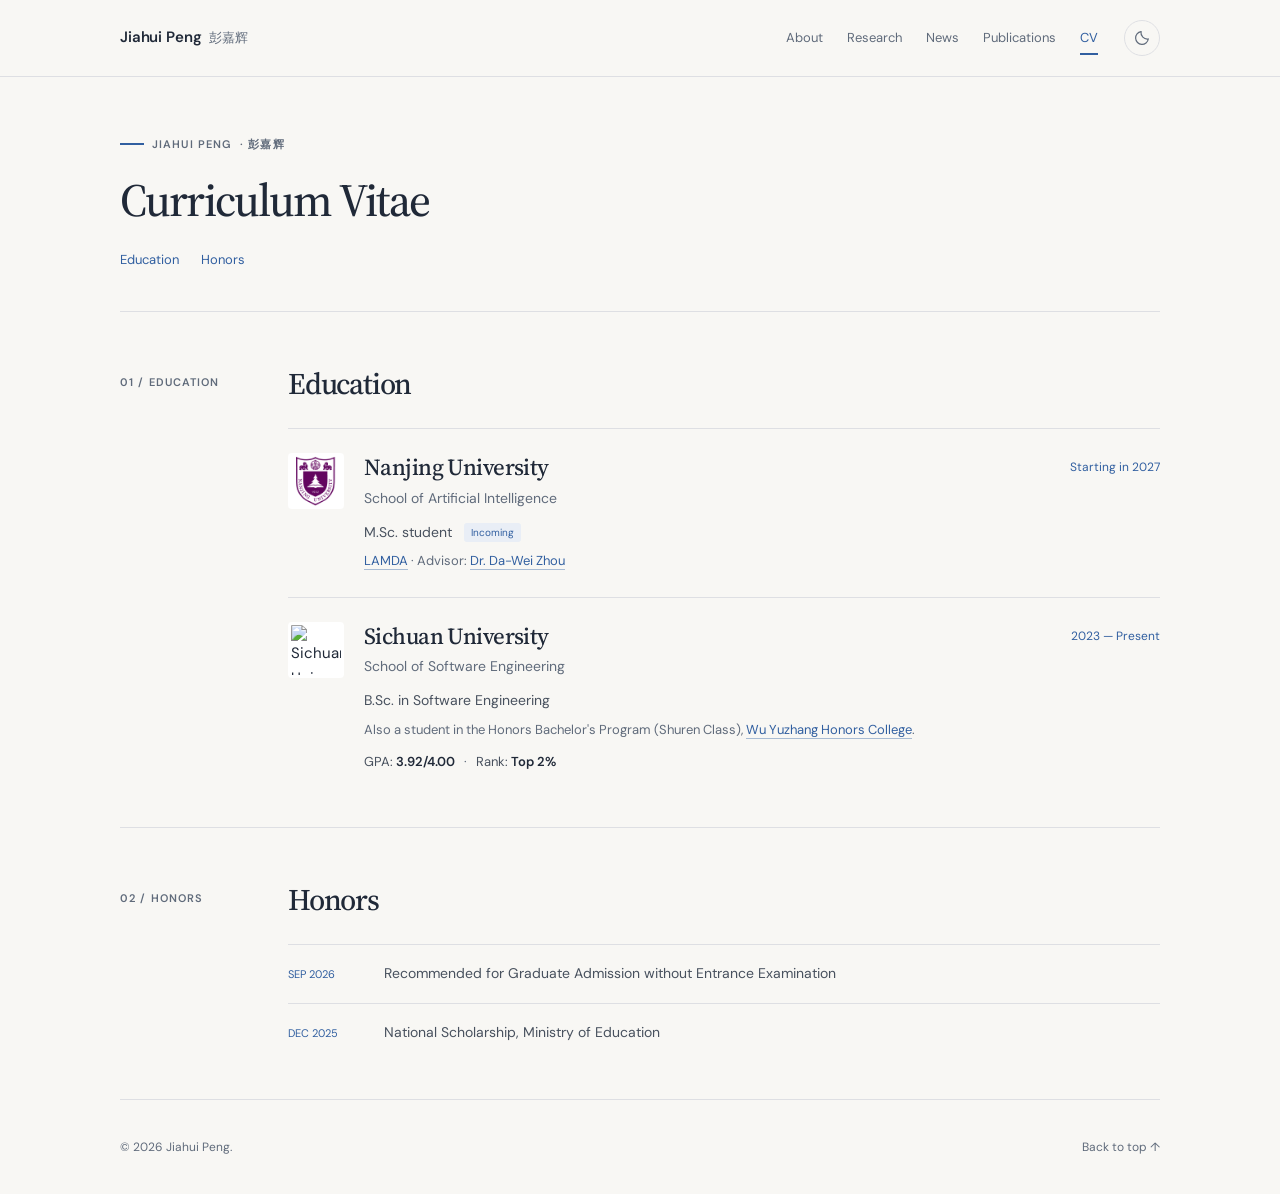
==== cv.html @ 01989652 "Create academic homepage and CV" ====
<!doctype html>
<html lang="en">
<head>
  <meta charset="utf-8" />
  <meta name="viewport" content="width=device-width, initial-scale=1" />
  <meta name="description" content="Jiahui Peng — education and honors." />
  <meta name="theme-color" content="#f8f7f4" />
  <meta property="og:title" content="CV | Jiahui Peng" />
  <meta property="og:description" content="Education and honors of Jiahui Peng." />
  <meta property="og:type" content="website" />
  <meta property="og:url" content="https://jh-peng.github.io/cv.html" />
  <link rel="canonical" href="https://jh-peng.github.io/cv.html" />
  <title>CV | Jiahui Peng · 彭嘉辉</title>
  <link rel="icon" href="assets/favicon.svg" type="image/svg+xml" />
  <link rel="preconnect" href="https://fonts.googleapis.com" />
  <link rel="preconnect" href="https://fonts.gstatic.com" crossorigin />
  <link href="https://fonts.googleapis.com/css2?family=DM+Sans:wght@400;500;600;700&family=Source+Serif+4:opsz,wght@8..60,500;8..60,600&display=swap" rel="stylesheet" />
  <link rel="stylesheet" href="style.css" />
  <script src="script.js"></script>
</head>
<body>
  <a class="skip-link" href="#top">Skip to content</a>
  <header class="site-header">
    <div class="nav-wrap">
      <a class="brand" href="index.html" aria-label="Jiahui Peng home">
        <span>Jiahui Peng <span class="brand-cn">彭嘉辉</span></span>
      </a>
      <button class="theme-toggle" type="button" aria-label="Switch to dark mode" aria-pressed="false" hidden>
        <svg class="icon-moon" viewBox="0 0 24 24" fill="none" stroke="currentColor" stroke-width="1.6" aria-hidden="true"><path d="M20.4 13.3A8.5 8.5 0 0 1 10.7 3.6a8.5 8.5 0 1 0 9.7 9.7Z" /></svg>
        <svg class="icon-sun" viewBox="0 0 24 24" fill="none" stroke="currentColor" stroke-width="1.6" aria-hidden="true"><circle cx="12" cy="12" r="4"/><path d="M12 2v2m0 16v2M2 12h2m16 0h2M4.9 4.9l1.4 1.4m11.4 11.4 1.4 1.4m0-14.2-1.4 1.4M6.3 17.7l-1.4 1.4"/></svg>
      </button>
      <nav class="nav" aria-label="Primary navigation">
        <a href="index.html#about">About</a>
        <a href="index.html#research">Research</a>
        <a href="index.html#news">News</a>
        <a href="index.html#publications">Publications</a>
        <a href="cv.html" aria-current="page">CV</a>
      </nav>
    </div>
  </header>

  <main id="top" class="cv-page" tabindex="-1">
    <header class="cv-header shell">
      <p class="eyebrow">Jiahui Peng <span lang="zh">· 彭嘉辉</span></p>
      <h1>Curriculum Vitae</h1>
      <nav class="cv-toc" aria-label="CV sections">
        <a href="#education">Education</a>
        <a href="#honors">Honors</a>
      </nav>
    </header>

    <section id="education" class="section shell">
      <div class="section-kicker">01 / Education</div>
      <div class="section-body">
        <h2>Education</h2>
        <div class="cv-entries">
          <article class="cv-entry">
            <img class="cv-logo" src="assets/nju-logo.png" alt="Nanjing University emblem" width="56" height="56">
            <div class="cv-entry-copy">
              <h3>Nanjing University</h3>
              <p class="cv-school">School of Artificial Intelligence</p>
              <p class="cv-degree">M.Sc. student <span class="cv-status">Incoming</span></p>
              <p class="cv-detail"><a href="https://www.lamda.nju.edu.cn/" target="_blank" rel="noreferrer">LAMDA</a> · Advisor: <a href="https://www.lamda.nju.edu.cn/zhoudw/" target="_blank" rel="noreferrer">Dr. Da-Wei Zhou</a></p>
            </div>
            <p class="cv-date">Starting in <time datetime="2027">2027</time></p>
          </article>
          <article class="cv-entry">
            <img class="cv-logo" src="assets/scu-logo.jpg" alt="Sichuan University emblem" width="56" height="56">
            <div class="cv-entry-copy">
              <h3>Sichuan University</h3>
              <p class="cv-school">School of Software Engineering</p>
              <p class="cv-degree">B.Sc. in Software Engineering</p>
              <p class="cv-detail">Also a student in the Honors Bachelor's Program (Shuren Class), <a href="https://www.scu.edu.cn/wyzxy/" target="_blank" rel="noreferrer">Wu Yuzhang Honors College</a>.</p>
              <p class="cv-academic">GPA: <strong>3.92/4.00</strong> <span aria-hidden="true">·</span> Rank: <strong>Top 2%</strong></p>
            </div>
            <p class="cv-date"><time datetime="2023">2023</time> — Present</p>
          </article>
        </div>
      </div>
    </section>

    <section id="honors" class="section shell">
      <div class="section-kicker">02 / Honors</div>
      <div class="section-body">
        <h2>Honors</h2>
        <div class="cv-honors">
          <article class="cv-honor">
            <time datetime="2026-09">Sep 2026</time>
            <p>Recommended for Graduate Admission without Entrance Examination</p>
          </article>
          <article class="cv-honor">
            <time datetime="2025-12">Dec 2025</time>
            <p>National Scholarship, Ministry of Education</p>
          </article>
        </div>
      </div>
    </section>
  </main>

  <footer class="site-footer shell">
    <p>© <span id="year"></span> Jiahui Peng.</p>
    <a class="back-to-top" href="#top">Back to top ↑</a>
  </footer>
</body>
</html>
---- style.css ----
:root {
  color-scheme: light;
  --bg: #f8f7f4;
  --surface: #eeeff3;
  --ink: #202938;
  --body: #48515e;
  --muted: #606b7b;
  --line: #dedfe3;
  --accent: #315fa0;
  --accent-soft: #e9eef6;
  --portrait-border: #fff;
  --serif: "Source Serif 4", Georgia, serif;
  --sans: "DM Sans", -apple-system, BlinkMacSystemFont, "Segoe UI", sans-serif;
  --max: 1040px;
}

:root[data-theme="dark"] {
  color-scheme: dark;
  --bg: #171b24;
  --surface: #202736;
  --ink: #e8ebf2;
  --body: #bdc5d2;
  --muted: #a0adbf;
  --line: #333d4d;
  --accent: #9ebff2;
  --accent-soft: #24334a;
  --portrait-border: #333d4d;
}

* { box-sizing: border-box; }
html { scroll-behavior: auto; scroll-padding-top: 100px; }
body {
  margin: 0;
  background: var(--bg);
  color: var(--ink);
  font-family: var(--sans);
  font-size: 15px;
  line-height: 1.7;
  -webkit-font-smoothing: antialiased;
}
a { color: var(--accent); text-decoration-color: color-mix(in srgb, var(--accent) 40%, transparent); text-underline-offset: 4px; }
a:hover { text-decoration-color: var(--accent); }
button { font: inherit; }
[hidden] { display: none !important; }
.shell { width: min(calc(100% - 64px), var(--max)); margin: 0 auto; }
.skip-link { position: fixed; left: 20px; top: -100px; z-index: 50; padding: 10px 16px; background: var(--bg); border: 1px solid var(--accent); }
.skip-link:focus { top: 12px; }

.site-header {
  position: sticky;
  top: 0;
  z-index: 20;
  background: color-mix(in srgb, var(--bg) 94%, transparent);
  backdrop-filter: blur(16px);
  border-bottom: 1px solid var(--line);
}
.nav-wrap {
  width: min(calc(100% - 64px), var(--max));
  min-height: 76px;
  margin: 0 auto;
  display: flex;
  align-items: center;
  gap: 26px;
}
.brand { display: inline-flex; align-items: center; gap: 11px; color: var(--ink); text-decoration: none; font-weight: 600; letter-spacing: -.01em; margin-right: auto; }
.brand-cn { color: var(--muted); font-size: 13px; font-weight: 500; margin-left: 4px; }
.nav { display: flex; gap: 24px; font-size: 13px; order: 1; }
.nav a { position: relative; text-decoration: none; color: var(--muted); padding: 8px 0; }
.nav a:hover, .nav a[aria-current] { color: var(--accent); }
.nav a[aria-current]::after { content: ""; position: absolute; bottom: 2px; left: 0; right: 0; height: 2px; background: var(--accent); }
.theme-toggle { order: 2; width: 36px; height: 36px; display: grid; place-items: center; flex-shrink: 0; border: 1px solid var(--line); border-radius: 50%; color: var(--muted); background: transparent; cursor: pointer; }
.theme-toggle:hover { color: var(--accent); background: var(--accent-soft); }
.theme-toggle svg { width: 18px; height: 18px; }
.icon-sun, [data-theme="dark"] .icon-moon { display: none; }
[data-theme="dark"] .icon-sun { display: block; }

.hero {
  padding: 70px 0 60px;
  display: grid;
  grid-template-columns: minmax(0, 1fr) 264px;
  gap: clamp(40px, 7vw, 92px);
  align-items: center;
  border-bottom: 1px solid var(--line);
}
.eyebrow, .section-kicker, .pub-venue, .identity-role { font-size: 11px; font-weight: 600; letter-spacing: .1em; text-transform: uppercase; color: var(--muted); }
.eyebrow { display: flex; align-items: center; gap: 10px; margin: 0 0 22px; }
.eyebrow::before { content: ""; width: 24px; height: 2px; background: var(--accent); flex-shrink: 0; }
.hero h1, .section-body h2 { font-family: var(--serif); font-weight: 500; letter-spacing: -.04em; }
.hero h1 { margin: 0 0 26px; font-size: clamp(40px, 5vw, 54px); line-height: 1.12; }
.hero h1 span { display: block; color: var(--muted); font-size: 22px; letter-spacing: .1em; margin-top: 12px; font-family: var(--sans); font-weight: 400; }
.hero-lede { margin: 0; font-size: 17px; line-height: 1.8; color: var(--body); }
.hero-lede a { text-decoration: none; }
.interest-tags { display: flex; flex-wrap: wrap; gap: 8px; padding: 0; margin: 22px 0 0; list-style: none; }
.interest-tags li { padding: 4px 10px; color: var(--accent); background: var(--accent-soft); border-radius: 4px; font-size: 12px; font-weight: 500; }
.hero-links { display: flex; gap: 22px; flex-wrap: wrap; margin-top: 30px; font-size: 13px; }
.hero-links a, .pub-links a { font-weight: 600; text-decoration: none; }
.hero-links a:hover, .pub-links a:hover { text-decoration: underline; }
.portrait-frame { padding: 6px; background: var(--portrait-border); border: 1px solid var(--line); border-radius: 5px; box-shadow: 0 8px 26px rgb(16 32 55 / 7%); }
.portrait { display: block; width: 100%; height: 274px; object-fit: cover; object-position: 50% 78%; border-radius: 2px; }
.identity-meta { margin-top: 22px; color: var(--body); font-size: 12px; line-height: 1.6; display: grid; grid-template-columns: 62px minmax(0, 1fr); gap: 5px 16px; }
.identity-meta p { margin: 0; }
.identity-role { font-size: 10px; letter-spacing: .09em; grid-column: 1; padding-top: 2px; }
.identity-meta > p:not(.identity-role) { grid-column: 2; }
.divider { height: 1px; background: var(--line); margin: 7px 0; grid-column: 1 / -1; }

.section { padding: 54px 0; display: grid; grid-template-columns: 132px minmax(0, 1fr); gap: 36px; border-bottom: 1px solid var(--line); }
.section-kicker { padding-top: 7px; }
.section-body h2 { font-size: 30px; line-height: 1.2; margin: 0 0 26px; }
.prose { max-width: 820px; }
.prose p { margin: 0 0 17px; font-size: 15px; color: var(--body); }
.prose p:last-child { margin-bottom: 0; }
.prose strong { color: var(--ink); font-weight: 600; }
.research-intro { margin: -8px 0 26px; color: var(--body); font-family: var(--serif); font-size: 19px; line-height: 1.65; }
.research-intro strong { color: var(--ink); font-weight: 600; }
.research-grid { display: grid; grid-template-columns: repeat(3, minmax(0, 1fr)); gap: 24px; }
.research-card { padding-top: 17px; border-top: 2px solid var(--line); }
.card-index { display: block; margin-bottom: 16px; color: var(--accent); font-size: 11px; letter-spacing: .08em; }
.research-card h3 { font-family: var(--serif); font-weight: 500; font-size: 21px; line-height: 1.3; margin: 0 0 12px; letter-spacing: -.025em; }
.research-card p { margin: 0; color: var(--muted); font-size: 13px; line-height: 1.75; }
.research-note { margin: 26px 0 0; padding-top: 17px; border-top: 1px solid var(--line); color: var(--muted); font-size: 13px; }
.research-note strong { color: var(--ink); font-weight: 600; }
.timeline { border-top: 1px solid var(--line); }
.timeline-item { display: grid; grid-template-columns: 90px 1fr; gap: 24px; padding: 17px 0; border-bottom: 1px solid var(--line); }
.timeline-item:last-child { border-bottom: 0; padding-bottom: 0; }
.timeline-item time { font-size: 12px; font-weight: 500; color: var(--accent); padding-top: 2px; }
.timeline-item p { margin: 0; font-size: 14px; color: var(--body); }
.publication-card { display: grid; grid-template-columns: 280px minmax(0, 1fr); gap: 28px; }
.pub-figure { margin: 0; align-self: start; }
.pub-visual { display: block; padding: 6px; background: #fff; border: 1px solid var(--line); border-radius: 3px; }
.pub-visual:hover { border-color: var(--accent); }
.pub-visual img { display: block; width: 100%; height: auto; }
.pub-figure figcaption { margin-top: 9px; font-size: 11px; color: var(--muted); line-height: 1.6; }
.pub-venue { display: block; font-size: 11px; letter-spacing: 0; text-transform: none; color: var(--accent); }
.pub-metrics { display: block; margin-top: 3px; }
.pub-copy h3 { font-family: var(--serif); font-weight: 500; font-size: 24px; line-height: 1.3; letter-spacing: -.025em; margin: 0 0 14px; }
.authors { color: var(--muted); font-size: 12px; line-height: 1.8; margin: 0; }
.authors strong { color: var(--ink); font-weight: 600; }
.pub-desc { color: var(--body); font-size: 14px; margin: 12px 0 0; }
.pub-links { display: flex; gap: 10px; margin-top: 20px; font-size: 12px; }
.pub-links a { border: 1px solid var(--line); padding: 3px 11px; border-radius: 3px; }
.pub-links a:hover { background: var(--accent-soft); text-decoration: none; border-color: var(--accent); }
.site-footer { min-height: 94px; display: flex; justify-content: space-between; align-items: center; gap: 24px; color: var(--muted); font-size: 12px; }
.back-to-top { color: var(--muted); text-decoration: none; }
.back-to-top:hover { color: var(--accent); }
a:focus-visible, button:focus-visible { outline: 2px solid var(--accent); outline-offset: 5px; }
main:focus { outline: none; }
::selection { background: var(--accent); color: var(--bg); }

.cv-header { padding: 58px 0 40px; border-bottom: 1px solid var(--line); }
.cv-header .eyebrow { gap: 8px; margin-bottom: 18px; }
.cv-header h1 { margin: 0; font-family: var(--serif); font-size: clamp(36px, 4vw, 46px); font-weight: 500; line-height: 1.2; letter-spacing: -.04em; }
.cv-toc { display: flex; gap: 22px; margin-top: 22px; font-size: 13px; }
.cv-toc a { text-decoration: none; }
.cv-toc a:hover { text-decoration: underline; }
.cv-entries { border-top: 1px solid var(--line); }
.cv-entry { display: grid; grid-template-columns: 56px minmax(0, 1fr) 152px; column-gap: 20px; row-gap: 8px; padding: 24px 0; border-bottom: 1px solid var(--line); }
.cv-logo { display: block; width: 56px; height: 56px; object-fit: contain; padding: 3px; background: #fff; border-radius: 4px; }
.cv-entry-copy { min-width: 0; }
.cv-entry:last-child { border-bottom: 0; padding-bottom: 0; }
.cv-entry h3 { margin: 0 0 4px; font-family: var(--serif); font-weight: 500; font-size: 23px; line-height: 1.3; letter-spacing: -.025em; }
.cv-entry p { margin: 0; }
.cv-school { color: var(--muted); font-size: 14px; }
.cv-degree { color: var(--body); font-size: 14px; padding-top: 10px; }
.cv-status { display: inline-block; margin-left: 8px; padding: 1px 7px; border-radius: 3px; background: var(--accent-soft); color: var(--accent); font-size: 10px; vertical-align: 1px; }
.cv-detail { color: var(--muted); font-size: 13px; padding-top: 6px; }
.cv-academic { color: var(--body); font-size: 13px; padding-top: 10px; }
.cv-academic strong { color: var(--ink); font-weight: 600; }
.cv-academic span { padding: 0 6px; color: var(--muted); }
.cv-date { text-align: right; color: var(--accent); font-size: 12px; padding-top: 4px; }
.cv-honors { border-top: 1px solid var(--line); }
.cv-honor { display: grid; grid-template-columns: 72px minmax(0, 1fr); gap: 24px; padding: 17px 0; border-bottom: 1px solid var(--line); }
.cv-honor:last-child { border-bottom: 0; padding-bottom: 0; }
.cv-honor time { color: var(--accent); font-size: 11px; padding-top: 3px; text-transform: uppercase; white-space: nowrap; }
.cv-honor p { margin: 0; color: var(--body); font-size: 14px; }

@media (max-width: 900px) {
  .brand-cn { display: none; }
  .nav-wrap { gap: 20px; }
  .nav { gap: 20px; }
  .hero { grid-template-columns: minmax(0, 1fr) 224px; gap: 36px; padding: 52px 0; }
  .portrait { height: 240px; }
  .hero-lede { font-size: 15px; }
  .identity-meta { grid-template-columns: 62px minmax(0, 1fr); gap: 5px 12px; }
  .section { grid-template-columns: 105px minmax(0, 1fr); gap: 24px; padding: 44px 0; }
  .research-grid { gap: 18px; }
  .research-card h3 { font-size: 19px; }
  .publication-card { grid-template-columns: 1fr; gap: 24px; }
  .pub-figure { width: 100%; max-width: 480px; }
}

@media (max-width: 680px) {
  html { scroll-padding-top: 130px; }
  .shell, .nav-wrap { width: calc(100% - 40px); }
  .nav-wrap { flex-wrap: wrap; gap: 8px 16px; padding: 12px 0 8px; }
  .brand { font-size: 14px; }
  .brand-cn { display: inline; font-size: 12px; }
  .theme-toggle { order: 0; width: 32px; height: 32px; }
  .nav { order: 1; width: 100%; justify-content: space-between; gap: 12px; font-size: 12px; }
  .hero { grid-template-columns: minmax(0, 1fr) 166px; gap: 26px; padding: 40px 0; align-items: start; }
  .hero h1 { font-size: 35px; }
  .hero h1 span { font-size: 19px; }
  .eyebrow { line-height: 1.7; font-size: 10px; margin-bottom: 16px; gap: 8px; }
  .eyebrow::before { width: 16px; }
  .hero-lede { font-size: 14px; }
  .interest-tags { gap: 6px; margin-top: 18px; }
  .interest-tags li { font-size: 11px; }
  .hero-links { gap: 16px; margin-top: 22px; }
  .portrait { height: 184px; }
  .identity-meta { margin-top: 16px; grid-template-columns: 1fr; font-size: 11px; }
  .identity-role, .identity-meta > p:not(.identity-role) { grid-column: 1; }
  .divider { margin: 5px 0; }
  .section { grid-template-columns: 1fr; gap: 14px; padding: 36px 0; }
  .section-kicker { padding-top: 0; font-size: 10px; }
  .section-body h2 { font-size: 28px; margin-bottom: 22px; }
  .research-card h3 { font-size: 20px; }
  .publication-card { gap: 20px; }
  .pub-copy h3 { font-size: 22px; }
  .cv-header { padding: 38px 0 30px; }
  .cv-entry { grid-template-columns: 48px minmax(0, 1fr) 114px; column-gap: 16px; }
  .cv-logo { width: 48px; height: 48px; }
  .cv-entry h3 { font-size: 22px; }
}

@media (max-width: 480px) {
  .hero { display: flex; flex-direction: column; gap: 32px; }
  .hero h1 { font-size: 42px; margin-bottom: 22px; }
  .hero h1 span { font-size: 20px; }
  .hero-lede { font-size: 15px; }
  .identity-card { display: grid; grid-template-columns: 152px minmax(0, 1fr); gap: 22px; align-items: center; width: 100%; }
  .portrait { height: 172px; }
  .identity-meta { margin-top: 0; font-size: 12px; }
  .research-grid { grid-template-columns: 1fr; gap: 22px; }
  .research-card { display: grid; grid-template-columns: 26px minmax(0, 1fr); column-gap: 12px; }
  .card-index { grid-row: 1 / 3; padding-top: 3px; margin: 0; }
  .research-card h3, .research-card p { grid-column: 2; }
  .research-card h3 { margin-bottom: 8px; }
  .timeline-item { grid-template-columns: 68px minmax(0, 1fr); gap: 16px; }
  .publication-card { grid-template-columns: 1fr; gap: 22px; }
  .pub-copy h3 { font-size: 24px; }
  .site-footer { min-height: 84px; font-size: 11px; gap: 12px; }
  .cv-entry { grid-template-columns: 44px minmax(0, 1fr); column-gap: 14px; }
  .cv-logo { width: 44px; height: 44px; }
  .cv-date { grid-column: 2; text-align: left; padding-top: 0; }
}

@media (max-width: 360px) {
  .shell, .nav-wrap { width: calc(100% - 32px); }
  .brand-cn { display: none; }
  .hero h1 { font-size: 38px; }
  .identity-card { grid-template-columns: 126px minmax(0, 1fr); gap: 16px; }
  .portrait { height: 154px; }
}
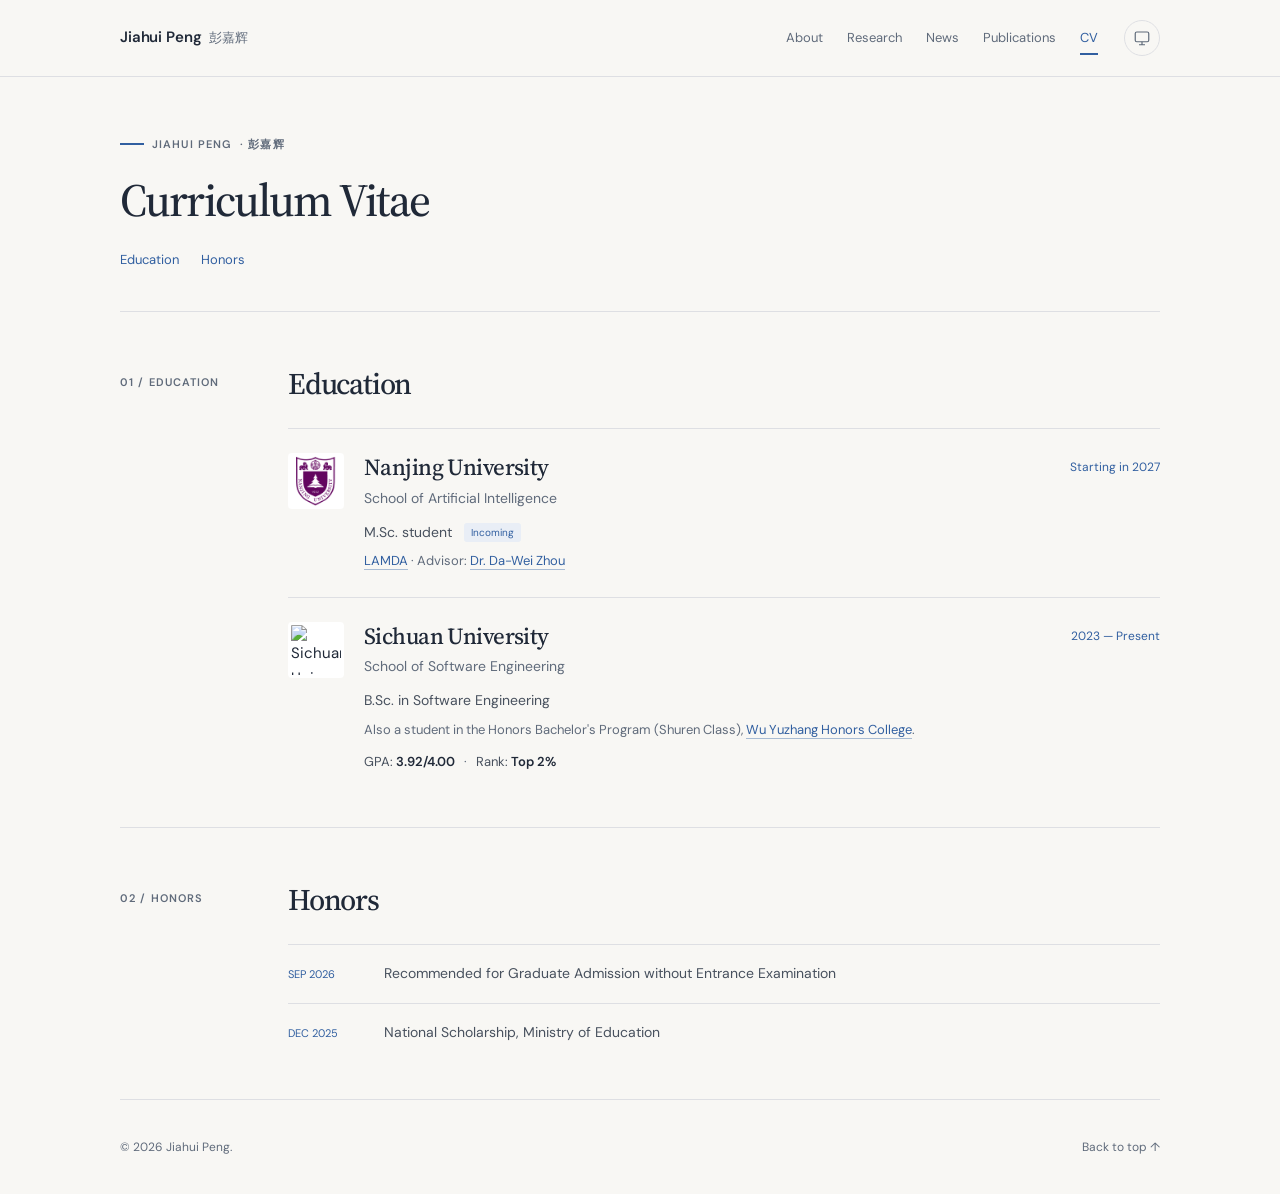
==== commit 6c03f60a: "Follow system theme and prevent duplicate darkening" ====
--- a/cv.html
+++ b/cv.html
@@ -4,7 +4,10 @@
   <meta charset="utf-8" />
   <meta name="viewport" content="width=device-width, initial-scale=1" />
   <meta name="description" content="Jiahui Peng — education and honors." />
-  <meta name="theme-color" content="#f8f7f4" />
+  <meta name="color-scheme" content="dark light" />
+  <meta name="darkreader-lock" />
+  <meta name="theme-color" content="#171b24" />
+  <script src="script.js"></script>
   <meta property="og:title" content="CV | Jiahui Peng" />
   <meta property="og:description" content="Education and honors of Jiahui Peng." />
   <meta property="og:type" content="website" />
@@ -16,7 +19,6 @@
   <link rel="preconnect" href="https://fonts.gstatic.com" crossorigin />
   <link href="https://fonts.googleapis.com/css2?family=DM+Sans:wght@400;500;600;700&family=Source+Serif+4:opsz,wght@8..60,500;8..60,600&display=swap" rel="stylesheet" />
   <link rel="stylesheet" href="style.css" />
-  <script src="script.js"></script>
 </head>
 <body>
   <a class="skip-link" href="#top">Skip to content</a>
@@ -25,7 +27,8 @@
       <a class="brand" href="index.html" aria-label="Jiahui Peng home">
         <span>Jiahui Peng <span class="brand-cn">彭嘉辉</span></span>
       </a>
-      <button class="theme-toggle" type="button" aria-label="Switch to dark mode" aria-pressed="false" hidden>
+      <button class="theme-toggle" type="button" aria-label="Theme: System. Switch to light mode" hidden>
+        <svg class="icon-system" viewBox="0 0 24 24" fill="none" stroke="currentColor" stroke-width="1.6" aria-hidden="true"><rect x="3" y="4" width="18" height="13" rx="2"/><path d="M8 21h8m-4-4v4"/></svg>
         <svg class="icon-moon" viewBox="0 0 24 24" fill="none" stroke="currentColor" stroke-width="1.6" aria-hidden="true"><path d="M20.4 13.3A8.5 8.5 0 0 1 10.7 3.6a8.5 8.5 0 1 0 9.7 9.7Z" /></svg>
         <svg class="icon-sun" viewBox="0 0 24 24" fill="none" stroke="currentColor" stroke-width="1.6" aria-hidden="true"><circle cx="12" cy="12" r="4"/><path d="M12 2v2m0 16v2M2 12h2m16 0h2M4.9 4.9l1.4 1.4m11.4 11.4 1.4 1.4m0-14.2-1.4 1.4M6.3 17.7l-1.4 1.4"/></svg>
       </button>
--- a/style.css
+++ b/style.css
@@ -1,5 +1,21 @@
 :root {
-  color-scheme: light;
+  color-scheme: only dark;
+  --bg: #171b24;
+  --surface: #202736;
+  --ink: #e8ebf2;
+  --body: #bdc5d2;
+  --muted: #a0adbf;
+  --line: #333d4d;
+  --accent: #9ebff2;
+  --accent-soft: #24334a;
+  --portrait-border: #333d4d;
+  --serif: "Source Serif 4", Georgia, serif;
+  --sans: "DM Sans", -apple-system, BlinkMacSystemFont, "Segoe UI", sans-serif;
+  --max: 1040px;
+}
+
+:root[data-theme="light"] {
+  color-scheme: only light;
   --bg: #f8f7f4;
   --surface: #eeeff3;
   --ink: #202938;
@@ -9,22 +25,21 @@
   --accent: #315fa0;
   --accent-soft: #e9eef6;
   --portrait-border: #fff;
-  --serif: "Source Serif 4", Georgia, serif;
-  --sans: "DM Sans", -apple-system, BlinkMacSystemFont, "Segoe UI", sans-serif;
-  --max: 1040px;
-}
-
-:root[data-theme="dark"] {
-  color-scheme: dark;
-  --bg: #171b24;
-  --surface: #202736;
-  --ink: #e8ebf2;
-  --body: #bdc5d2;
-  --muted: #a0adbf;
-  --line: #333d4d;
-  --accent: #9ebff2;
-  --accent-soft: #24334a;
-  --portrait-border: #333d4d;
+}
+
+@media (prefers-color-scheme: light) {
+  :root:not([data-theme]) {
+    color-scheme: only light;
+    --bg: #f8f7f4;
+    --surface: #eeeff3;
+    --ink: #202938;
+    --body: #48515e;
+    --muted: #606b7b;
+    --line: #dedfe3;
+    --accent: #315fa0;
+    --accent-soft: #e9eef6;
+    --portrait-border: #fff;
+  }
 }
 
 * { box-sizing: border-box; }
@@ -71,8 +86,10 @@
 .theme-toggle { order: 2; width: 36px; height: 36px; display: grid; place-items: center; flex-shrink: 0; border: 1px solid var(--line); border-radius: 50%; color: var(--muted); background: transparent; cursor: pointer; }
 .theme-toggle:hover { color: var(--accent); background: var(--accent-soft); }
 .theme-toggle svg { width: 18px; height: 18px; }
-.icon-sun, [data-theme="dark"] .icon-moon { display: none; }
-[data-theme="dark"] .icon-sun { display: block; }
+.theme-toggle svg { display: none; }
+[data-theme-preference="system"] .icon-system,
+[data-theme-preference="light"] .icon-moon,
+[data-theme-preference="dark"] .icon-sun { display: block; }
 
 .hero {
   padding: 70px 0 60px;
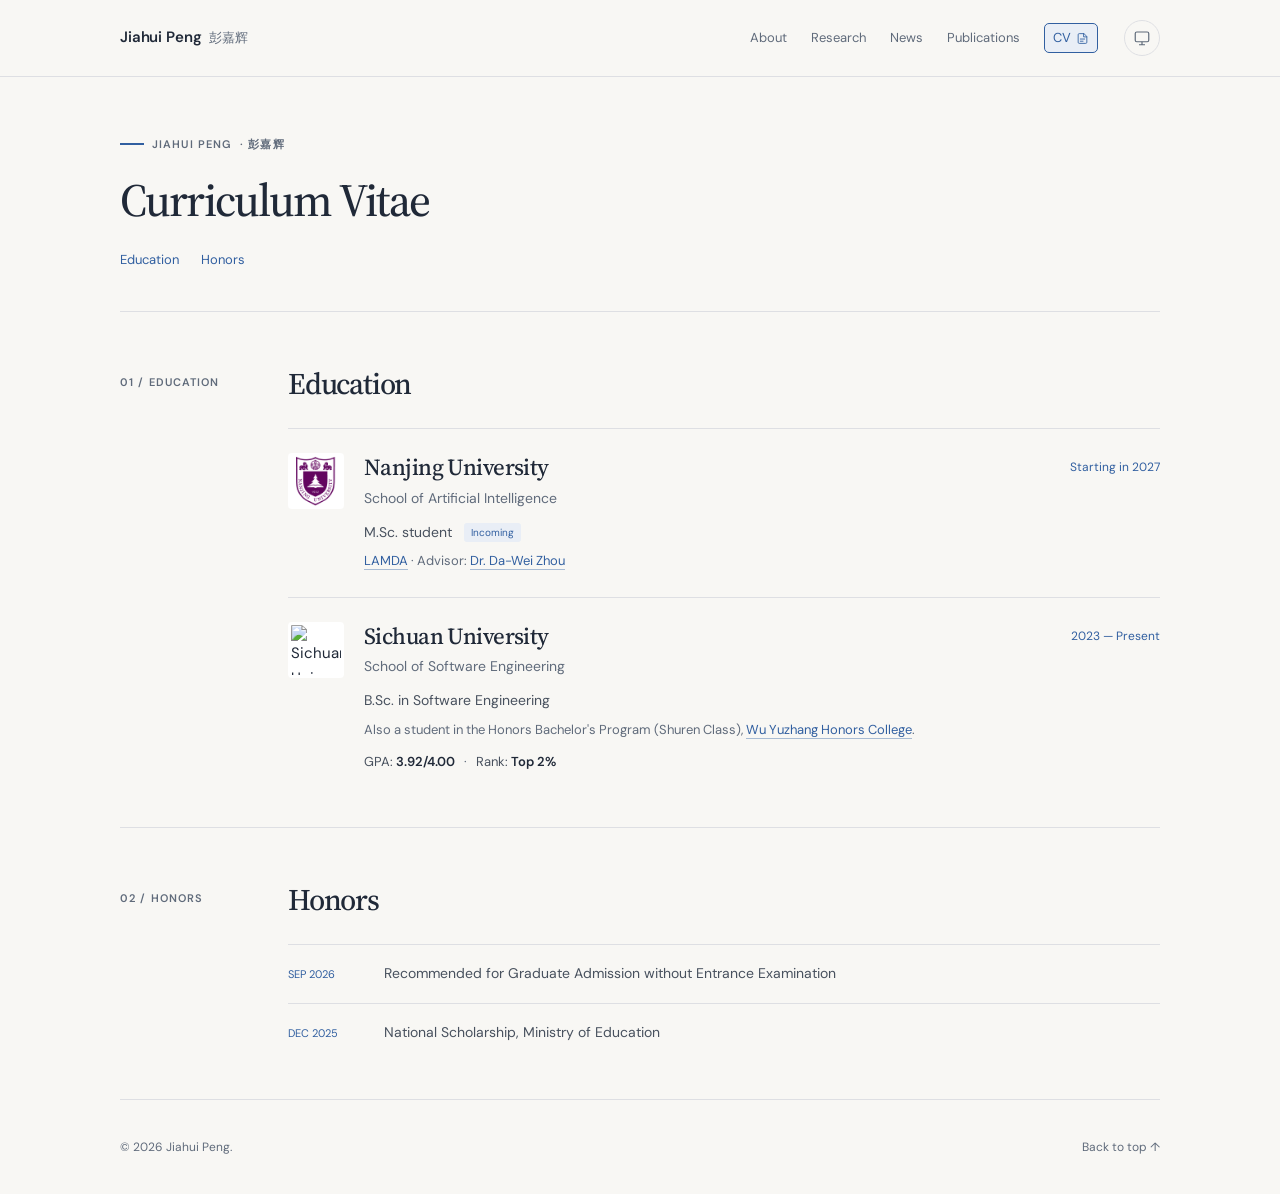
==== commit 6994579a: "Distinguish CV page in navigation" ====
--- a/cv.html
+++ b/cv.html
@@ -37,7 +37,7 @@
         <a href="index.html#research">Research</a>
         <a href="index.html#news">News</a>
         <a href="index.html#publications">Publications</a>
-        <a href="cv.html" aria-current="page">CV</a>
+        <a class="nav-page" href="cv.html" aria-current="page" aria-label="CV (separate page)" title="CV page">CV <svg viewBox="0 0 24 24" fill="none" stroke="currentColor" stroke-width="1.6" stroke-linecap="round" stroke-linejoin="round" aria-hidden="true"><path d="M14 3H6a2 2 0 0 0-2 2v14a2 2 0 0 0 2 2h12a2 2 0 0 0 2-2V9Z"/><path d="M14 3v6h6M8 13h8M8 17h5"/></svg></a>
       </nav>
     </div>
   </header>
--- a/style.css
+++ b/style.css
@@ -83,13 +83,17 @@
 .nav a { position: relative; text-decoration: none; color: var(--muted); padding: 8px 0; }
 .nav a:hover, .nav a[aria-current] { color: var(--accent); }
 .nav a[aria-current]::after { content: ""; position: absolute; bottom: 2px; left: 0; right: 0; height: 2px; background: var(--accent); }
+.nav .nav-page { display: inline-flex; align-items: center; align-self: center; gap: 5px; padding: 3px 8px; border: 1px solid var(--line); border-radius: 5px; }
+.nav-page svg { width: 13px; height: 13px; flex-shrink: 0; }
+.nav .nav-page:hover, .nav .nav-page[aria-current] { border-color: var(--accent); background: var(--accent-soft); }
+.nav .nav-page[aria-current]::after { content: none; }
 .theme-toggle { order: 2; width: 36px; height: 36px; display: grid; place-items: center; flex-shrink: 0; border: 1px solid var(--line); border-radius: 50%; color: var(--muted); background: transparent; cursor: pointer; }
 .theme-toggle:hover { color: var(--accent); background: var(--accent-soft); }
 .theme-toggle svg { width: 18px; height: 18px; }
 .theme-toggle svg { display: none; }
 [data-theme-preference="system"] .icon-system,
-[data-theme-preference="light"] .icon-moon,
-[data-theme-preference="dark"] .icon-sun { display: block; }
+[data-theme-preference="light"] .icon-sun,
+[data-theme-preference="dark"] .icon-moon { display: block; }
 
 .hero {
   padding: 70px 0 60px;
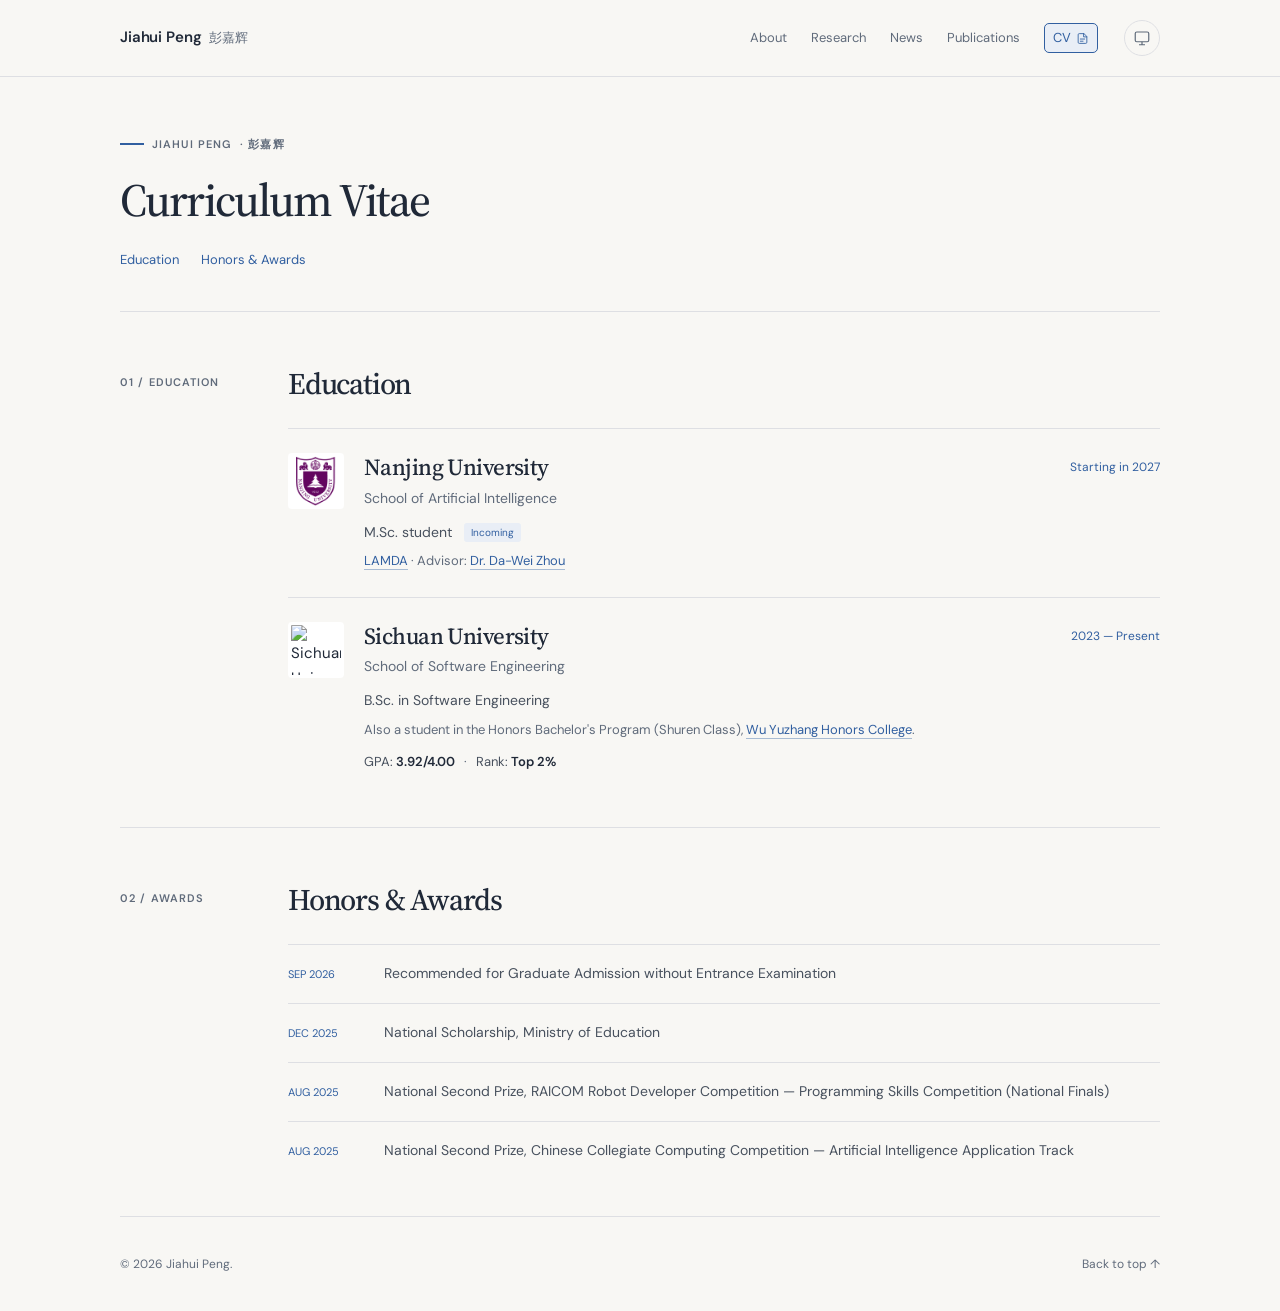
==== commit 81948ca9: "Add national competition awards to CV" ====
--- a/cv.html
+++ b/cv.html
@@ -3,13 +3,13 @@
 <head>
   <meta charset="utf-8" />
   <meta name="viewport" content="width=device-width, initial-scale=1" />
-  <meta name="description" content="Jiahui Peng — education and honors." />
+  <meta name="description" content="Jiahui Peng — education, honors, and awards." />
   <meta name="color-scheme" content="dark light" />
   <meta name="darkreader-lock" />
   <meta name="theme-color" content="#171b24" />
   <script src="script.js"></script>
   <meta property="og:title" content="CV | Jiahui Peng" />
-  <meta property="og:description" content="Education and honors of Jiahui Peng." />
+  <meta property="og:description" content="Education, honors, and awards of Jiahui Peng." />
   <meta property="og:type" content="website" />
   <meta property="og:url" content="https://jh-peng.github.io/cv.html" />
   <link rel="canonical" href="https://jh-peng.github.io/cv.html" />
@@ -48,7 +48,7 @@
       <h1>Curriculum Vitae</h1>
       <nav class="cv-toc" aria-label="CV sections">
         <a href="#education">Education</a>
-        <a href="#honors">Honors</a>
+        <a href="#honors">Honors &amp; Awards</a>
       </nav>
     </header>
 
@@ -83,9 +83,9 @@
     </section>
 
     <section id="honors" class="section shell">
-      <div class="section-kicker">02 / Honors</div>
+      <div class="section-kicker">02 / Awards</div>
       <div class="section-body">
-        <h2>Honors</h2>
+        <h2>Honors &amp; Awards</h2>
         <div class="cv-honors">
           <article class="cv-honor">
             <time datetime="2026-09">Sep 2026</time>
@@ -94,6 +94,14 @@
           <article class="cv-honor">
             <time datetime="2025-12">Dec 2025</time>
             <p>National Scholarship, Ministry of Education</p>
+          </article>
+          <article class="cv-honor">
+            <time datetime="2025-08">Aug 2025</time>
+            <p>National Second Prize, RAICOM Robot Developer Competition — Programming Skills Competition (National Finals)</p>
+          </article>
+          <article class="cv-honor">
+            <time datetime="2025-08">Aug 2025</time>
+            <p>National Second Prize, Chinese Collegiate Computing Competition — Artificial Intelligence Application Track</p>
           </article>
         </div>
       </div>
--- a/style.css
+++ b/style.css
@@ -113,6 +113,9 @@
 .hero-lede a { text-decoration: none; }
 .interest-tags { display: flex; flex-wrap: wrap; gap: 8px; padding: 0; margin: 22px 0 0; list-style: none; }
 .interest-tags li { padding: 4px 10px; color: var(--accent); background: var(--accent-soft); border-radius: 4px; font-size: 12px; font-weight: 500; }
+.opportunity-note { display: flex; align-items: baseline; gap: 9px; margin: 22px 0 0; color: var(--accent); font-size: 14px; font-weight: 600; line-height: 1.6; }
+.opportunity-dot { width: 7px; height: 7px; flex-shrink: 0; border-radius: 50%; background: currentColor; }
+.opportunity-note + .hero-links { margin-top: 18px; }
 .hero-links { display: flex; gap: 22px; flex-wrap: wrap; margin-top: 30px; font-size: 13px; }
 .hero-links a, .pub-links a { font-weight: 600; text-decoration: none; }
 .hero-links a:hover, .pub-links a:hover { text-decoration: underline; }
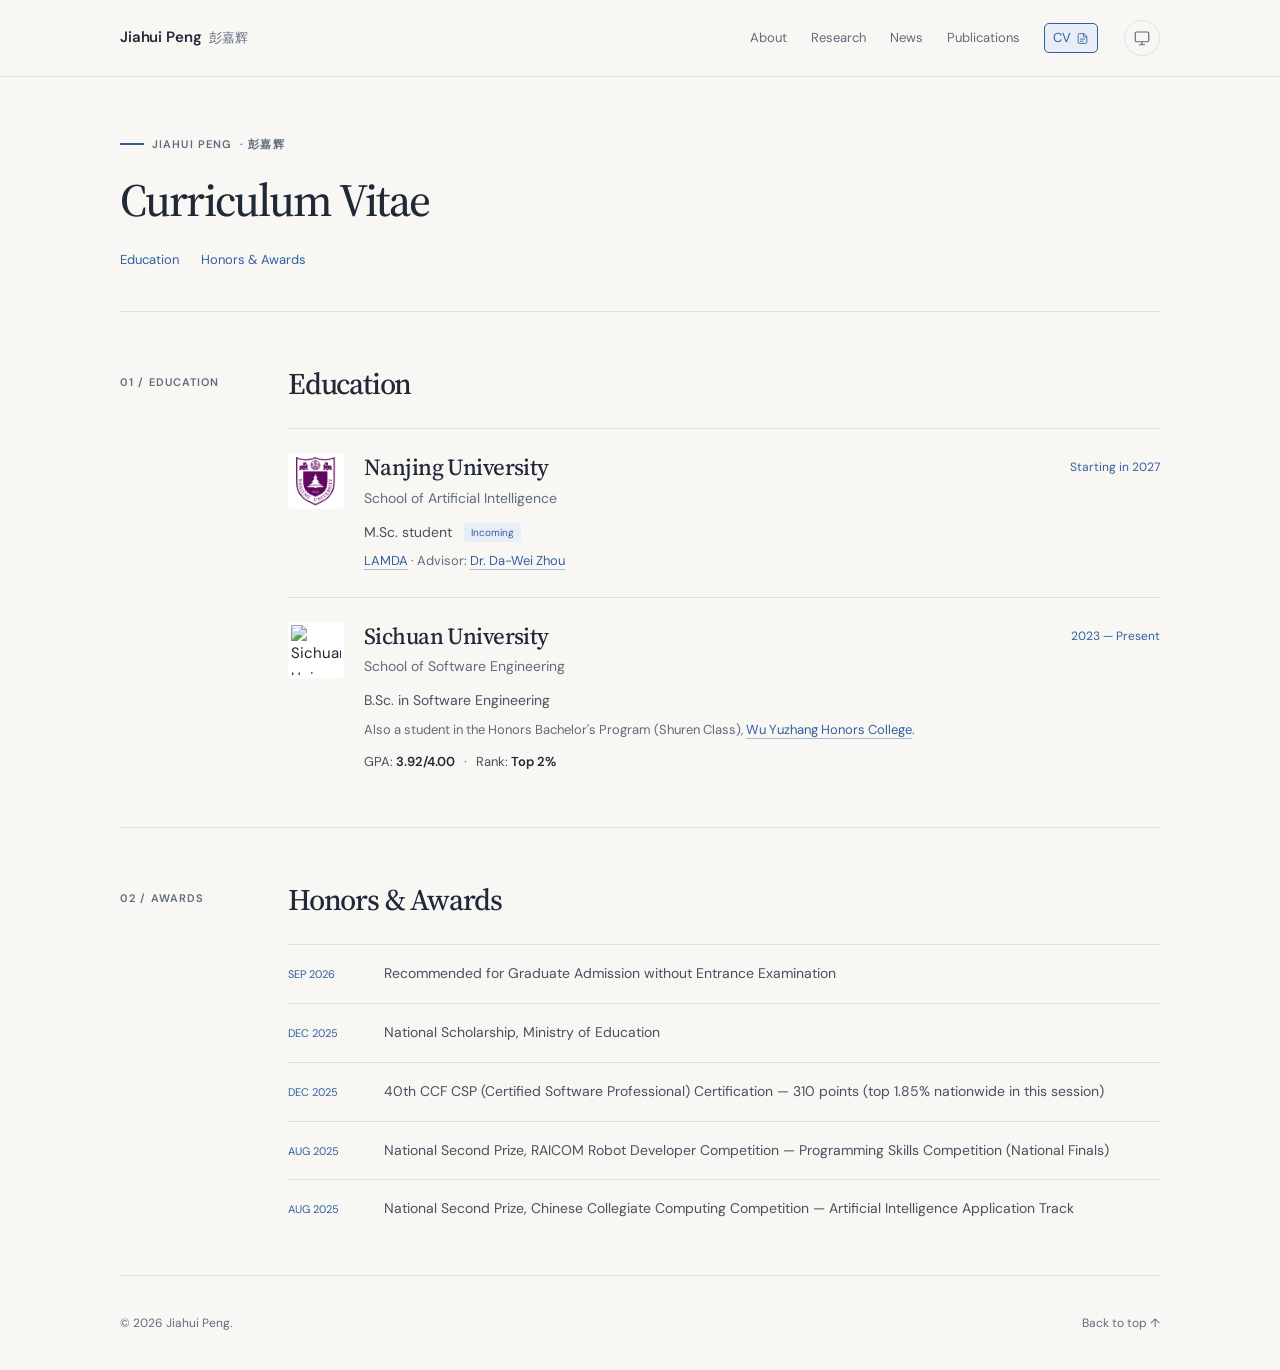
==== commit 3eb60c41: "Add CCF CSP certification result to CV" ====
--- a/cv.html
+++ b/cv.html
@@ -96,6 +96,10 @@
             <p>National Scholarship, Ministry of Education</p>
           </article>
           <article class="cv-honor">
+            <time datetime="2025-12">Dec 2025</time>
+            <p>40th CCF CSP (Certified Software Professional) Certification — 310 points (top 1.85% nationwide in this session)</p>
+          </article>
+          <article class="cv-honor">
             <time datetime="2025-08">Aug 2025</time>
             <p>National Second Prize, RAICOM Robot Developer Competition — Programming Skills Competition (National Finals)</p>
           </article>
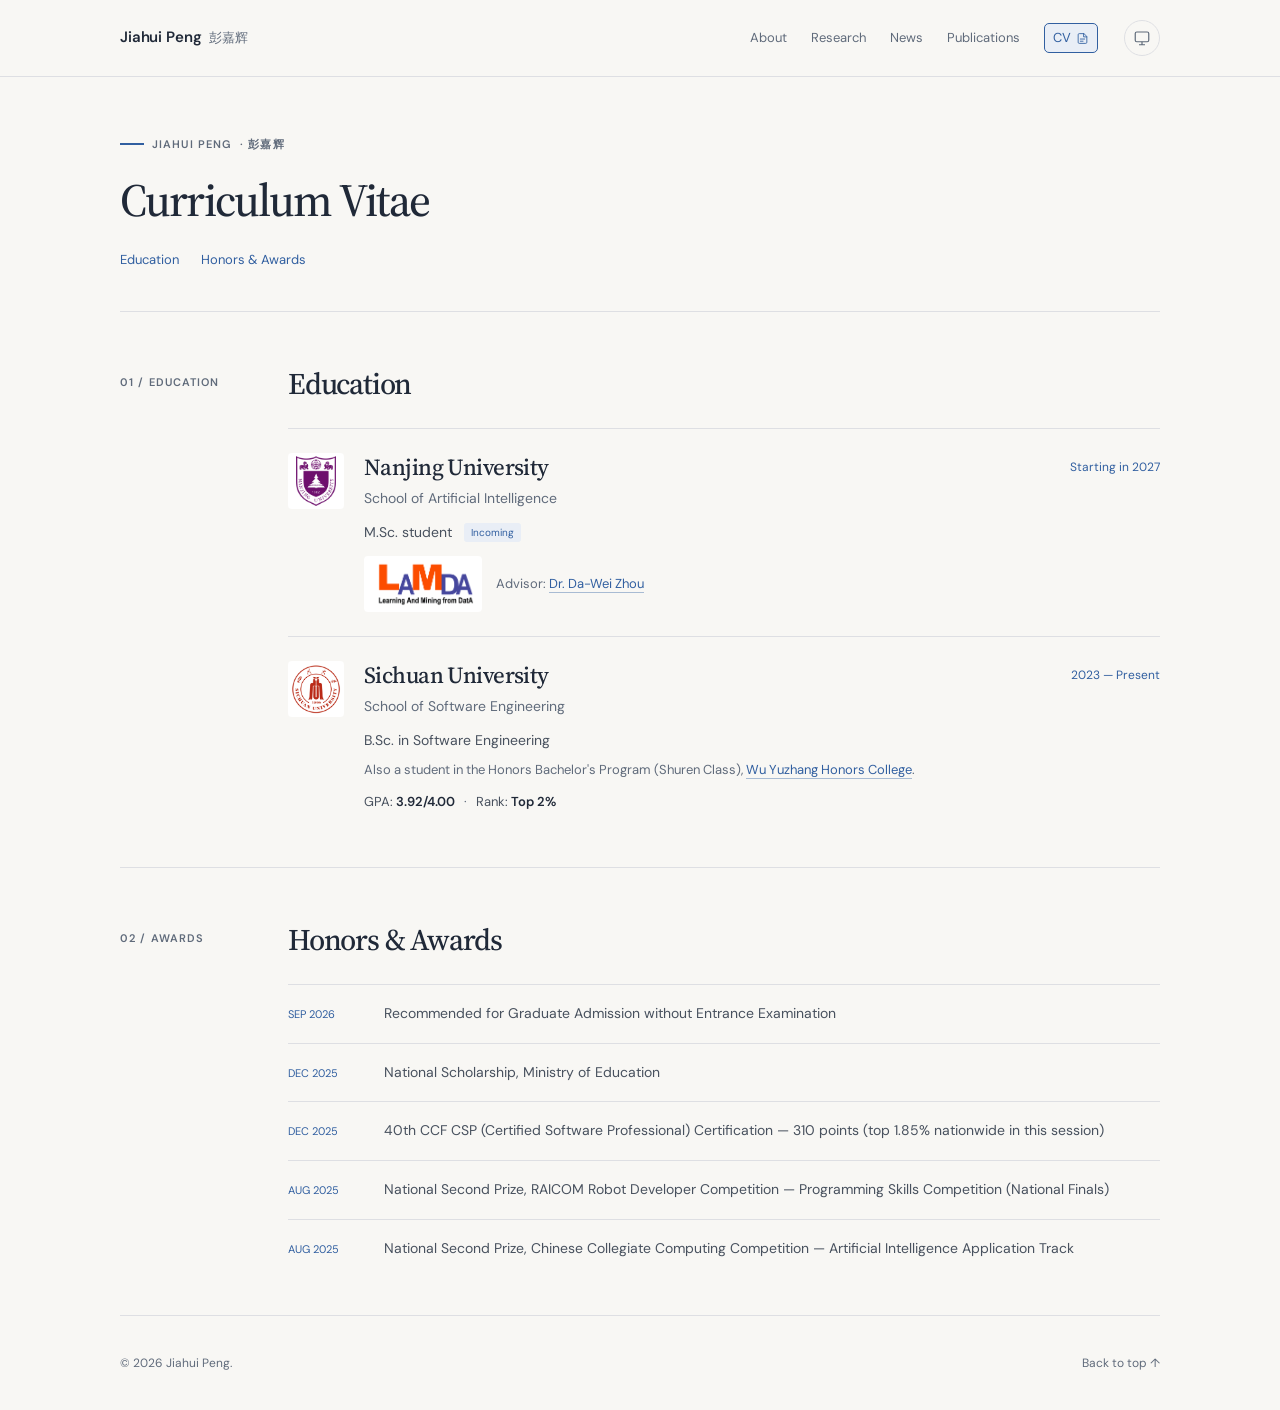
==== commit f5f95c06: "Use high-resolution university emblems and add LAMDA logo" ====
--- a/cv.html
+++ b/cv.html
@@ -58,17 +58,25 @@
         <h2>Education</h2>
         <div class="cv-entries">
           <article class="cv-entry">
-            <img class="cv-logo" src="assets/nju-logo.png" alt="Nanjing University emblem" width="56" height="56">
+            <!-- Official JPEG emblem: https://ndbgs.nju.edu.cn/zlxz/bsbz/20231012/i251602.html -->
+            <img class="cv-logo" src="assets/nju-logo.jpg" alt="Nanjing University emblem" width="1723" height="2160">
             <div class="cv-entry-copy">
               <h3>Nanjing University</h3>
               <p class="cv-school">School of Artificial Intelligence</p>
               <p class="cv-degree">M.Sc. student <span class="cv-status">Incoming</span></p>
-              <p class="cv-detail"><a href="https://www.lamda.nju.edu.cn/" target="_blank" rel="noreferrer">LAMDA</a> · Advisor: <a href="https://www.lamda.nju.edu.cn/zhoudw/" target="_blank" rel="noreferrer">Dr. Da-Wei Zhou</a></p>
+              <div class="cv-lab">
+                <a class="cv-lab-link" href="https://www.lamda.nju.edu.cn/" target="_blank" rel="noreferrer" aria-label="LAMDA group website">
+                  <!-- Original logo: https://www.lamda.nju.edu.cn/images/pub/lamda.png -->
+                  <img class="cv-lab-logo" src="assets/lamda-logo.png" alt="LAMDA — Learning And Mining from DatA" width="1800" height="771">
+                </a>
+                <p class="cv-detail">Advisor: <a href="https://www.lamda.nju.edu.cn/zhoudw/" target="_blank" rel="noreferrer">Dr. Da-Wei Zhou</a></p>
+              </div>
             </div>
             <p class="cv-date">Starting in <time datetime="2027">2027</time></p>
           </article>
           <article class="cv-entry">
-            <img class="cv-logo" src="assets/scu-logo.jpg" alt="Sichuan University emblem" width="56" height="56">
+            <!-- Emblem rendered from page 5 of https://scu.edu.cn/wj/1402363144357573-1402363144360249.pdf -->
+            <img class="cv-logo" src="assets/scu-logo.png" alt="Sichuan University emblem" width="1204" height="1204">
             <div class="cv-entry-copy">
               <h3>Sichuan University</h3>
               <p class="cv-school">School of Software Engineering</p>
--- a/style.css
+++ b/style.css
@@ -187,6 +187,11 @@
 .cv-degree { color: var(--body); font-size: 14px; padding-top: 10px; }
 .cv-status { display: inline-block; margin-left: 8px; padding: 1px 7px; border-radius: 3px; background: var(--accent-soft); color: var(--accent); font-size: 10px; vertical-align: 1px; }
 .cv-detail { color: var(--muted); font-size: 13px; padding-top: 6px; }
+.cv-lab { display: flex; flex-wrap: wrap; align-items: center; gap: 8px 14px; margin-top: 12px; }
+.cv-lab-link { display: block; padding: 6px 8px; background: #fff; border-radius: 4px; }
+.cv-lab-link:hover { outline: 1px solid var(--accent); }
+.cv-lab-logo { display: block; width: 102px; height: auto; }
+.cv-lab .cv-detail { padding-top: 0; }
 .cv-academic { color: var(--body); font-size: 13px; padding-top: 10px; }
 .cv-academic strong { color: var(--ink); font-weight: 600; }
 .cv-academic span { padding: 0 6px; color: var(--muted); }
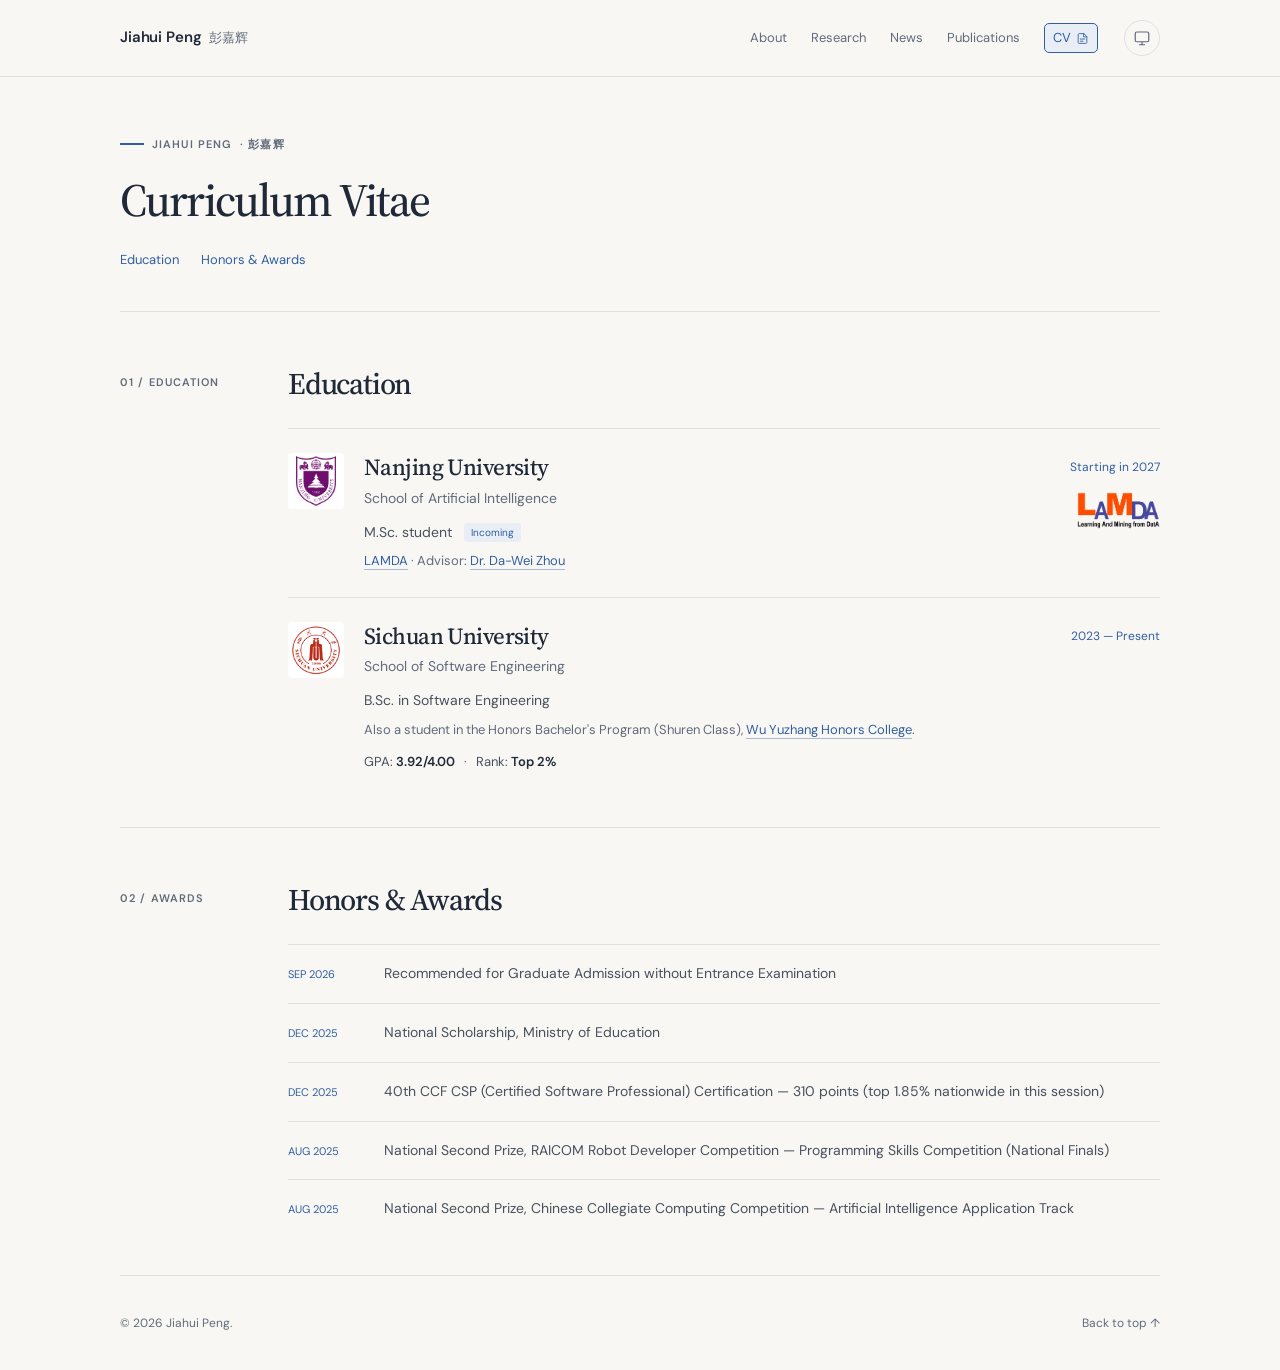
==== commit 62599916: "Align LAMDA logo with education dates" ====
--- a/cv.html
+++ b/cv.html
@@ -64,15 +64,15 @@
               <h3>Nanjing University</h3>
               <p class="cv-school">School of Artificial Intelligence</p>
               <p class="cv-degree">M.Sc. student <span class="cv-status">Incoming</span></p>
-              <div class="cv-lab">
-                <a class="cv-lab-link" href="https://www.lamda.nju.edu.cn/" target="_blank" rel="noreferrer" aria-label="LAMDA group website">
-                  <!-- Original logo: https://www.lamda.nju.edu.cn/images/pub/lamda.png -->
-                  <img class="cv-lab-logo" src="assets/lamda-logo.png" alt="LAMDA — Learning And Mining from DatA" width="1800" height="771">
-                </a>
-                <p class="cv-detail">Advisor: <a href="https://www.lamda.nju.edu.cn/zhoudw/" target="_blank" rel="noreferrer">Dr. Da-Wei Zhou</a></p>
-              </div>
+              <p class="cv-detail"><a href="https://www.lamda.nju.edu.cn/" target="_blank" rel="noreferrer">LAMDA</a> · Advisor: <a href="https://www.lamda.nju.edu.cn/zhoudw/" target="_blank" rel="noreferrer">Dr. Da-Wei Zhou</a></p>
             </div>
-            <p class="cv-date">Starting in <time datetime="2027">2027</time></p>
+            <div class="cv-entry-aside">
+              <p class="cv-date">Starting in <time datetime="2027">2027</time></p>
+              <a class="cv-lab-link" href="https://www.lamda.nju.edu.cn/" target="_blank" rel="noreferrer" aria-label="LAMDA group website">
+                <!-- Original logo: https://www.lamda.nju.edu.cn/images/pub/lamda.png -->
+                <img class="cv-lab-logo" src="assets/lamda-logo.png" alt="LAMDA — Learning And Mining from DatA" width="1800" height="771">
+              </a>
+            </div>
           </article>
           <article class="cv-entry">
             <!-- Emblem rendered from page 5 of https://scu.edu.cn/wj/1402363144357573-1402363144360249.pdf -->
--- a/style.css
+++ b/style.css
@@ -187,11 +187,14 @@
 .cv-degree { color: var(--body); font-size: 14px; padding-top: 10px; }
 .cv-status { display: inline-block; margin-left: 8px; padding: 1px 7px; border-radius: 3px; background: var(--accent-soft); color: var(--accent); font-size: 10px; vertical-align: 1px; }
 .cv-detail { color: var(--muted); font-size: 13px; padding-top: 6px; }
-.cv-lab { display: flex; flex-wrap: wrap; align-items: center; gap: 8px 14px; margin-top: 12px; }
-.cv-lab-link { display: block; padding: 6px 8px; background: #fff; border-radius: 4px; }
-.cv-lab-link:hover { outline: 1px solid var(--accent); }
-.cv-lab-logo { display: block; width: 102px; height: auto; }
-.cv-lab .cv-detail { padding-top: 0; }
+.cv-entry-aside { display: flex; flex-direction: column; align-items: flex-end; gap: 14px; }
+.cv-lab-link { display: block; }
+.cv-lab-link:hover { opacity: .8; }
+.cv-lab-logo { display: block; width: 88px; height: auto; filter: brightness(0) invert(1); }
+:root[data-theme="light"] .cv-lab-logo { filter: none; }
+@media (prefers-color-scheme: light) {
+  :root:not([data-theme]) .cv-lab-logo { filter: none; }
+}
 .cv-academic { color: var(--body); font-size: 13px; padding-top: 10px; }
 .cv-academic strong { color: var(--ink); font-weight: 600; }
 .cv-academic span { padding: 0 6px; color: var(--muted); }
@@ -269,6 +272,7 @@
   .site-footer { min-height: 84px; font-size: 11px; gap: 12px; }
   .cv-entry { grid-template-columns: 44px minmax(0, 1fr); column-gap: 14px; }
   .cv-logo { width: 44px; height: 44px; }
+  .cv-entry-aside { grid-column: 2; align-items: flex-start; gap: 10px; }
   .cv-date { grid-column: 2; text-align: left; padding-top: 0; }
 }
 
